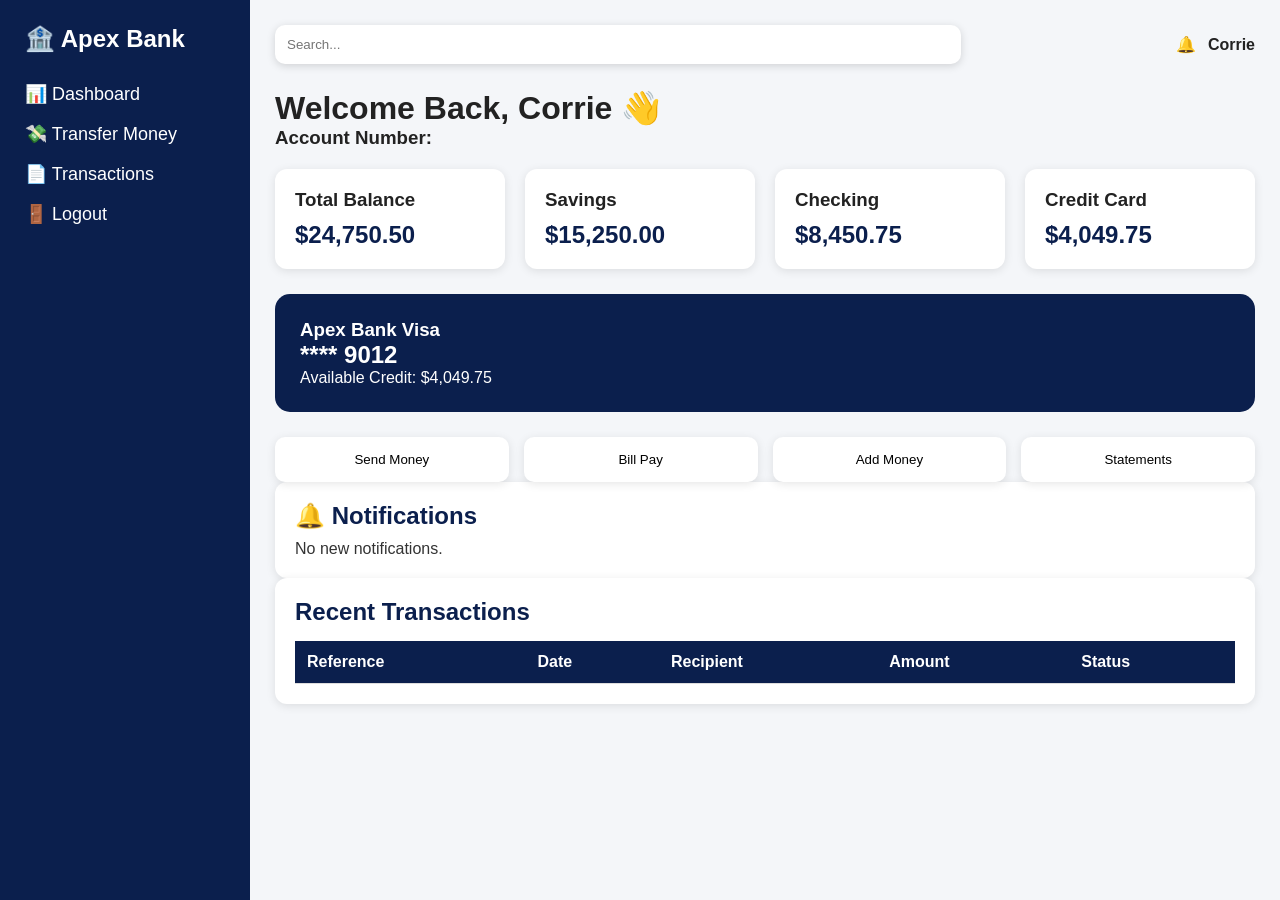
==== dashboard.html @ 045a5660 "Add files via upload" ====
<!DOCTYPE html>
<html lang="en">
<head>
    <meta charset="UTF-8">
    <meta name="viewport" content="width=device-width, initial-scale=1.0">
    <title>Apex Bank Dashboard</title>

    <link rel="stylesheet" href="style.css">
</head>

<body>

<div class="sidebar" id="sidebar">

    <h2>🏦 Apex Bank</h2>

    <ul>
        <li><a href="dashboard.html">📊 Dashboard</a></li>
        <li><a href="transfer.html">💸 Transfer Money</a></li>
        <li><a href="#">📄 Transactions</a></li>
        <li><a href="#" onclick="logout()">🚪 Logout</a></li>
    </ul>

</div>

<div class="main">

    <button class="menu-btn" onclick="toggleMenu()">
        ☰
    </button>

    <div class="topbar">

        <input
            type="text"
            placeholder="Search...">

        <div class="profile">
            <span>🔔</span>
            <strong>Corrie</strong>
        </div>

    </div>

    <h1 id="welcome">Welcome Back, Corrie 👋</h1>

    <h3>
        Account Number:
        <span id="accountNumber"></span>
    </h3>

    <div class="cards">

        <div class="card">
            <h3>Total Balance</h3>
            <h2 id="balance">$24,750.50</h2>
        </div>

        <div class="card">
            <h3>Savings</h3>
            <h2>$15,250.00</h2>
        </div>

        <div class="card">
            <h3>Checking</h3>
            <h2>$8,450.75</h2>
        </div>

        <div class="card">
            <h3>Credit Card</h3>
            <h2>$4,049.75</h2>
        </div>

    </div>

    <div class="credit-card">

        <h3>Apex Bank Visa</h3>

        <h2>**** 9012</h2>

        <p>Available Credit: $4,049.75</p>

    </div>

    <div class="quick-actions">

        <button>Send Money</button>

        <button>Bill Pay</button>

        <button>Add Money</button>

        <button>Statements</button>

    </div>

    <div class="card">

        <h2>🔔 Notifications</h2>

        <p id="notification">

            No new notifications.

        </p>

    </div>

    <div class="card">

        <h2>Recent Transactions</h2>

        <div style="overflow-x:auto;">

        <table>

            <thead>

                <tr>

                    <th>Reference</th>

                    <th>Date</th>

                    <th>Recipient</th>

                    <th>Amount</th>

                    <th>Status</th>

                </tr>

            </thead>

            <tbody id="transactionBody">

            </tbody>

        </table>

        </div>

    </div>

</div>

<script src="script.js"></script>

</body>
</html>
---- style.css ----
/* ==========================
   GENERAL
========================== */

*{
    margin:0;
    padding:0;
    box-sizing:border-box;
}

body{
    font-family:Arial, sans-serif;
    background:#f4f6f9;
    color:#222;
}

/* ==========================
   SIDEBAR
========================== */

.sidebar{
    position:fixed;
    left:0;
    top:0;
    width:250px;
    height:100vh;
    background:#0b1f4d;
    color:#fff;
    padding:25px;
}

.sidebar h2{
    margin-bottom:30px;
}

.sidebar ul{
    list-style:none;
}

.sidebar li{
    margin:18px 0;
}

.sidebar a{
    color:#fff;
    text-decoration:none;
    font-size:18px;
}

.sidebar a:hover{
    color:#ffd54f;
}

/* ==========================
   MAIN
========================== */

.main{
    margin-left:250px;
    padding:25px;
}

/* ==========================
   TOPBAR
========================== */

.topbar{
    display:flex;
    justify-content:space-between;
    align-items:center;
    margin-bottom:25px;
}

.topbar input{
    width:70%;
    padding:12px;
    border:none;
    border-radius:10px;
    box-shadow:0 2px 8px rgba(0,0,0,.15);
}

.profile{
    display:flex;
    align-items:center;
    gap:12px;
}

/* ==========================
   CARDS
========================== */

.cards{
    display:grid;
    grid-template-columns:repeat(auto-fit,minmax(220px,1fr));
    gap:20px;
    margin-top:20px;
}

.card{
    background:#fff;
    border-radius:12px;
    padding:20px;
    box-shadow:0 2px 10px rgba(0,0,0,.1);
}

.card h3{
    margin-bottom:10px;
}

.card h2{
    color:#0b1f4d;
}

/* ==========================
   CREDIT CARD
========================== */

.credit-card{
    margin-top:25px;
    background:#0b1f4d;
    color:#fff;
    padding:25px;
    border-radius:15px;
}

/* ==========================
   QUICK ACTIONS
========================== */

.quick-actions{
    display:grid;
    grid-template-columns:repeat(4,1fr);
    gap:15px;
    margin-top:25px;
}

.quick-actions button{
    padding:15px;
    border:none;
    border-radius:10px;
    background:#fff;
    cursor:pointer;
    box-shadow:0 2px 10px rgba(0,0,0,.1);
}

.quick-actions button:hover{
    background:#ececec;
}

/* ==========================
   TABLE
========================== */

table{
    width:100%;
    border-collapse:collapse;
    margin-top:15px;
}

th{
    background:#0b1f4d;
    color:white;
}

th,
td{
    padding:12px;
    border-bottom:1px solid #ddd;
    text-align:left;
}

/* ==========================
   NOTIFICATION
========================== */

#notification{
    margin-top:10px;
    color:#333;
}

/* ==========================
   BUTTONS
========================== */

button{
    cursor:pointer;
}

/* ==========================
   MOBILE MENU BUTTON
========================== */

.menu-btn{
    display:none;
    font-size:28px;
    border:none;
    background:none;
    cursor:pointer;
    margin-bottom:15px;
}

/* ==========================
   MOBILE
========================== */

@media (max-width:768px){

   .sidebar{
    position:fixed;
    top:0;
    left:-260px;
    width:250px;
    height:100%;
    background:#0b1f4d;
    padding:20px;
    z-index:999;
    transition:left 0.3s ease;
}

.sidebar.show{
    left:0;
}
    .main{
        margin-left:0;
        width:100%;
        padding:15px;
    }

    .topbar{
        flex-direction:column;
        gap:15px;
        align-items:stretch;
    }

    .topbar input{
        width:100%;
    }

    .cards{
        grid-template-columns:1fr;
    }

    .quick-actions{
        grid-template-columns:repeat(2,1fr);
    }

    .credit-card{
        width:100%;
    }

    table{
        display:block;
        overflow-x:auto;
        white-space:nowrap;
    }

    th,
    td{
        font-size:13px;
        padding:10px;
    }

    .menu-btn{
        display:block;
    }

}
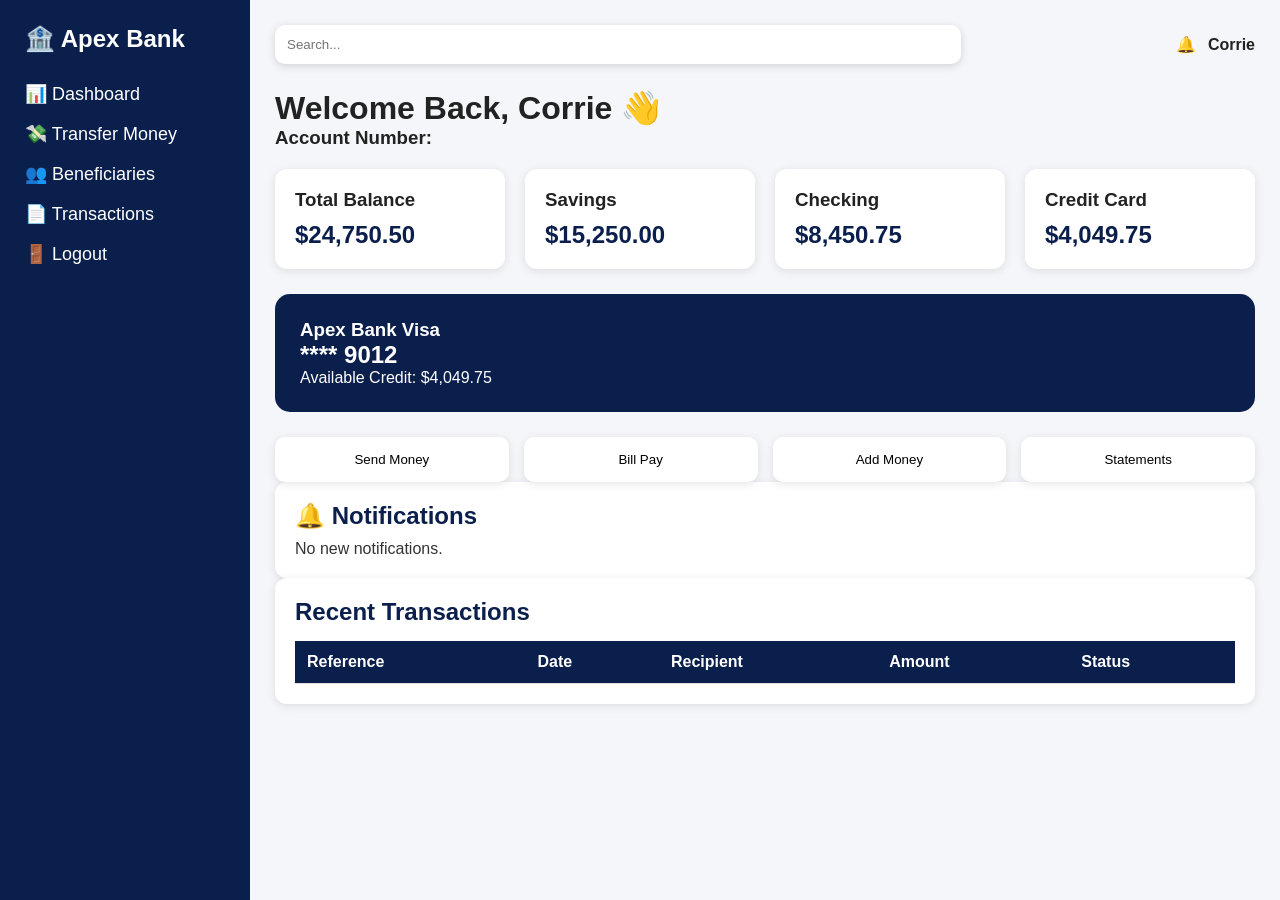
==== commit 5e08d96f: "Add files via upload" ====
--- a/dashboard.html
+++ b/dashboard.html
@@ -15,11 +15,12 @@
     <h2>🏦 Apex Bank</h2>
 
     <ul>
-        <li><a href="dashboard.html">📊 Dashboard</a></li>
-        <li><a href="transfer.html">💸 Transfer Money</a></li>
-        <li><a href="#">📄 Transactions</a></li>
-        <li><a href="#" onclick="logout()">🚪 Logout</a></li>
-    </ul>
+    <li><a href="dashboard.html">📊 Dashboard</a></li>
+    <li><a href="transfer.html">💸 Transfer Money</a></li>
+    <li><a href="beneficiaries.html">👥 Beneficiaries</a></li>
+    <li><a href="#">📄 Transactions</a></li>
+    <li><a href="#" onclick="logout()">🚪 Logout</a></li>
+</ul>
 
 </div>
 
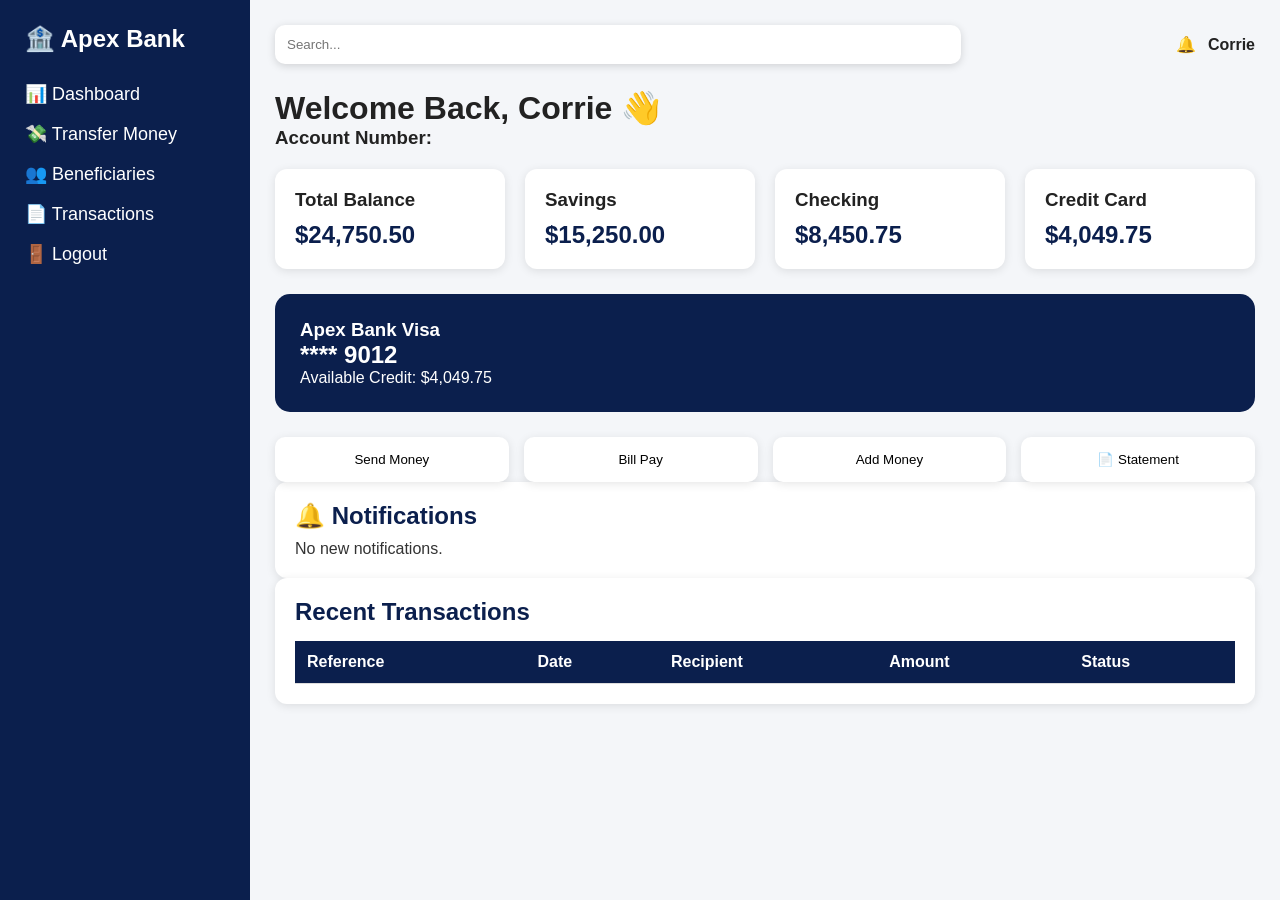
==== commit 1ccd909a: "Add files via upload" ====
--- a/dashboard.html
+++ b/dashboard.html
@@ -92,7 +92,9 @@
 
         <button>Add Money</button>
 
-        <button>Statements</button>
+        <button onclick="window.location.href='statement.html'">
+    📄 Statement
+</button>
 
     </div>
 
--- a/style.css
+++ b/style.css
@@ -264,4 +264,41 @@
         display:block;
     }
 
+}
+
+/* ==========================
+   STATEMENT PAGE
+========================== */
+
+.container{
+    max-width:1100px;
+    margin:40px auto;
+    background:#fff;
+    padding:30px;
+    border-radius:12px;
+    box-shadow:0 2px 10px rgba(0,0,0,.1);
+}
+
+.container h1,
+.container h2{
+    color:#0b1f4d;
+    margin-bottom:10px;
+}
+
+.container p{
+    margin:10px 0;
+    font-size:16px;
+}
+
+.container button{
+    padding:10px 20px;
+    margin-right:10px;
+    border:none;
+    border-radius:8px;
+    background:#0b1f4d;
+    color:#fff;
+}
+
+.container button:hover{
+    background:#173a8a;
 }
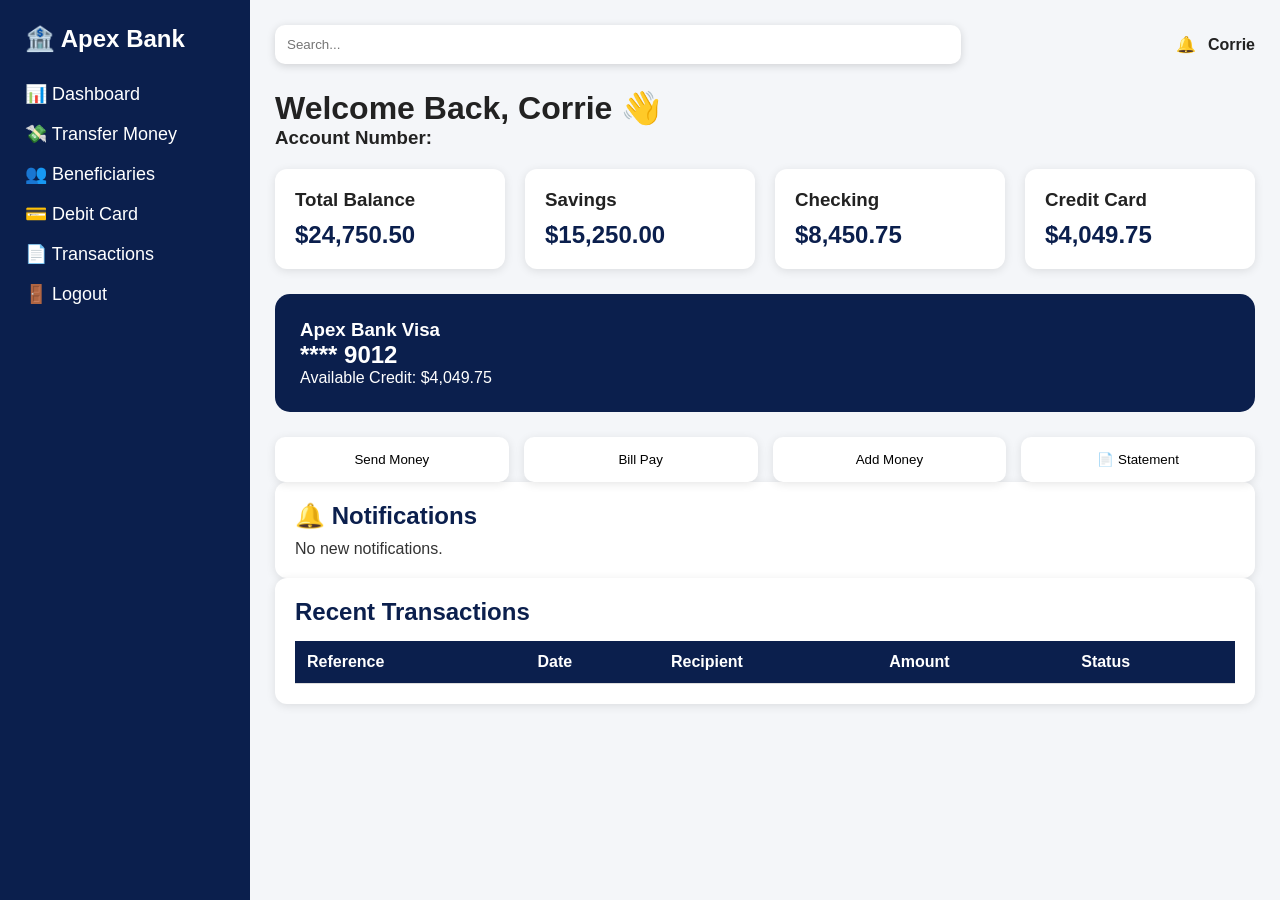
==== commit ffa7c2c8: "Add files via upload" ====
--- a/dashboard.html
+++ b/dashboard.html
@@ -18,6 +18,7 @@
     <li><a href="dashboard.html">📊 Dashboard</a></li>
     <li><a href="transfer.html">💸 Transfer Money</a></li>
     <li><a href="beneficiaries.html">👥 Beneficiaries</a></li>
+    <li><a href="debitcard.html">💳 Debit Card</a></li>
     <li><a href="#">📄 Transactions</a></li>
     <li><a href="#" onclick="logout()">🚪 Logout</a></li>
 </ul>
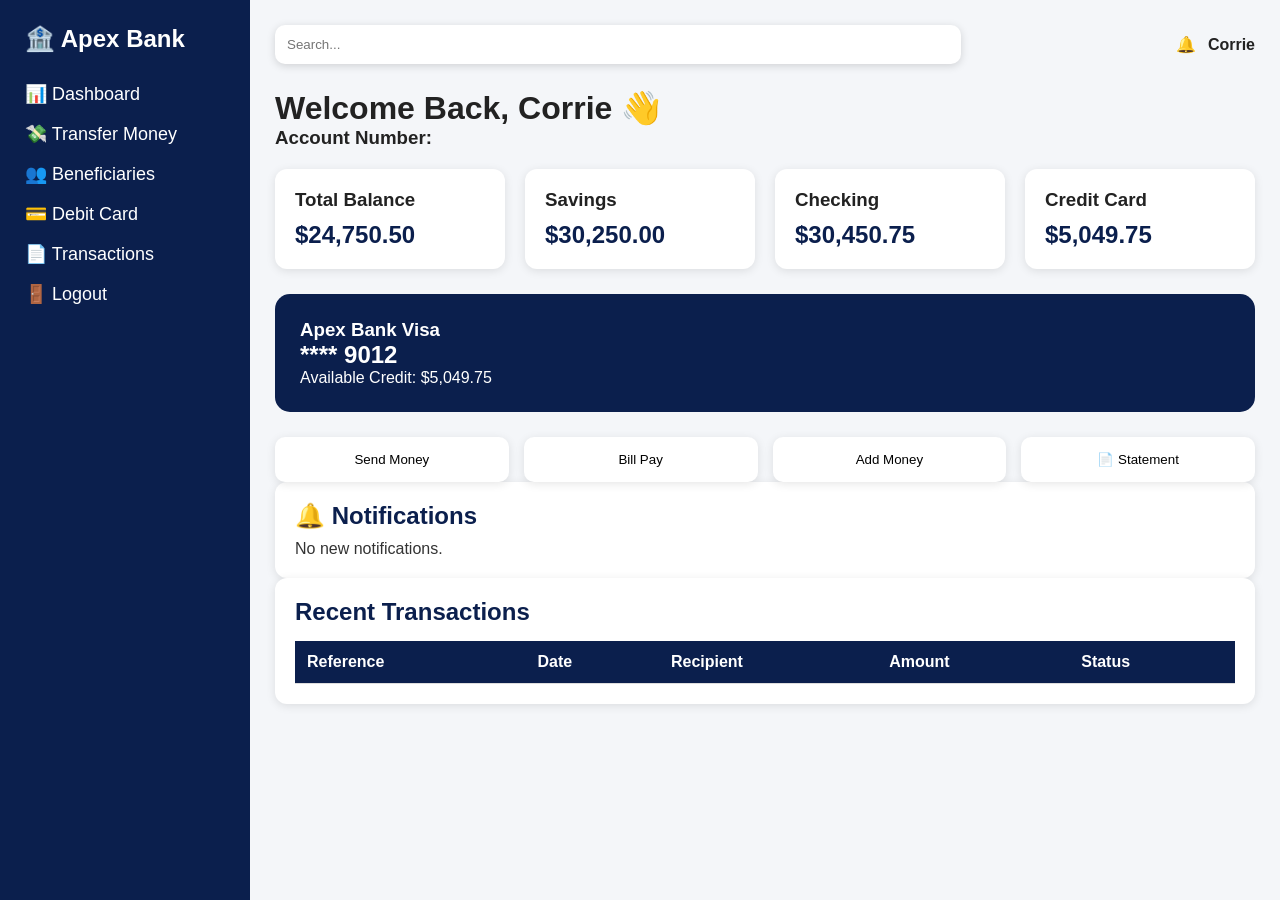
==== commit 69d14cfc: "Add files via upload" ====
--- a/dashboard.html
+++ b/dashboard.html
@@ -44,7 +44,7 @@
 
     </div>
 
-    <h1 id="welcome">Welcome Back, Corrie 👋</h1>
+    <h1 id="welcome">Welcome Back, Gabriel 👋</h1>
 
     <h3>
         Account Number:
@@ -55,22 +55,22 @@
 
         <div class="card">
             <h3>Total Balance</h3>
-            <h2 id="balance">$24,750.50</h2>
+            <h2 id="balance">$70,750.50</h2>
         </div>
 
         <div class="card">
             <h3>Savings</h3>
-            <h2>$15,250.00</h2>
+            <h2>$30,250.00</h2>
         </div>
 
         <div class="card">
             <h3>Checking</h3>
-            <h2>$8,450.75</h2>
+            <h2>$30,450.75</h2>
         </div>
 
         <div class="card">
             <h3>Credit Card</h3>
-            <h2>$4,049.75</h2>
+            <h2>$5,049.75</h2>
         </div>
 
     </div>
@@ -81,7 +81,7 @@
 
         <h2>**** 9012</h2>
 
-        <p>Available Credit: $4,049.75</p>
+        <p>Available Credit: $5,049.75</p>
 
     </div>
 
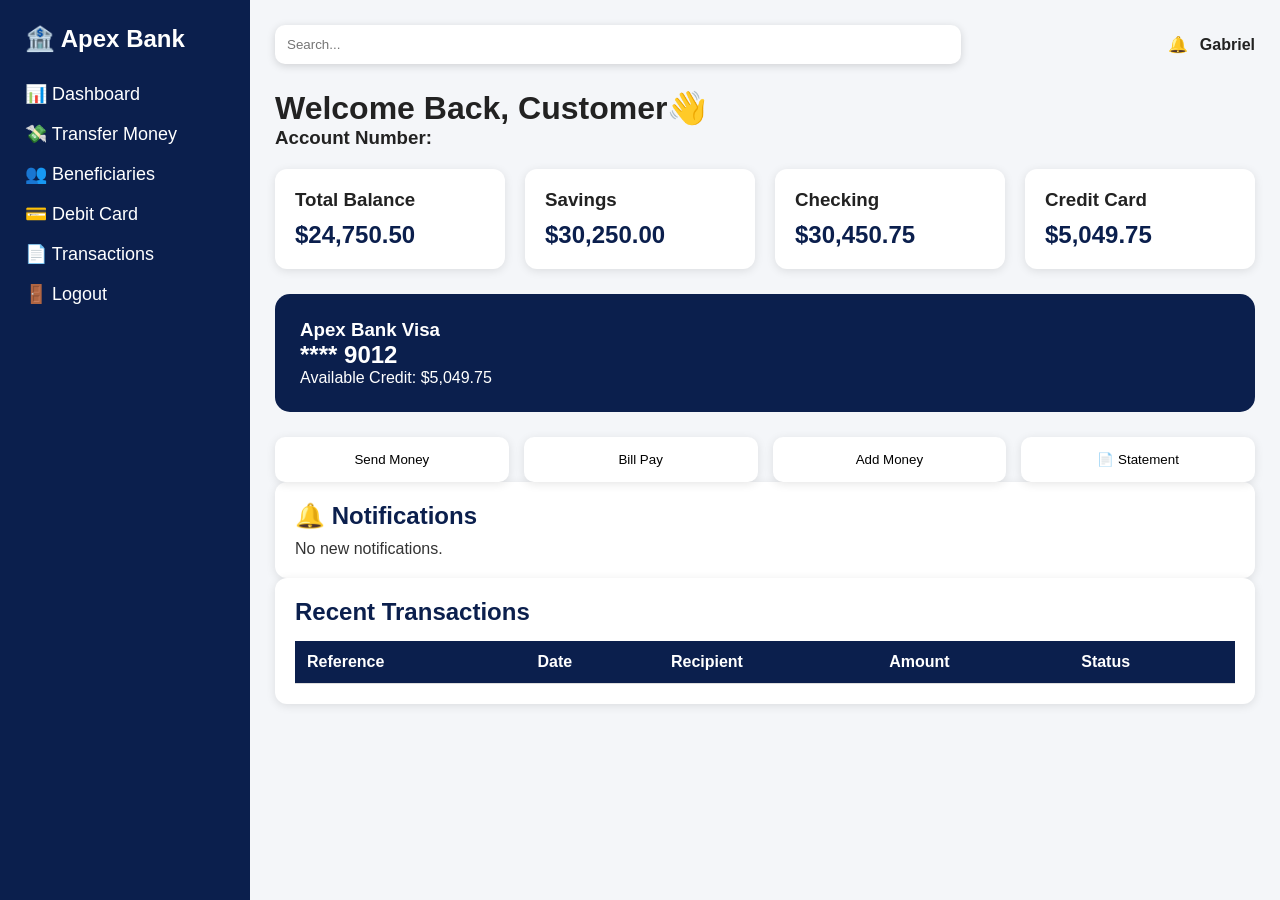
==== commit e4e98037: "Add files via upload" ====
--- a/dashboard.html
+++ b/dashboard.html
@@ -39,7 +39,7 @@
 
         <div class="profile">
             <span>🔔</span>
-            <strong>Corrie</strong>
+            <strong>Gabriel</strong>
         </div>
 
     </div>
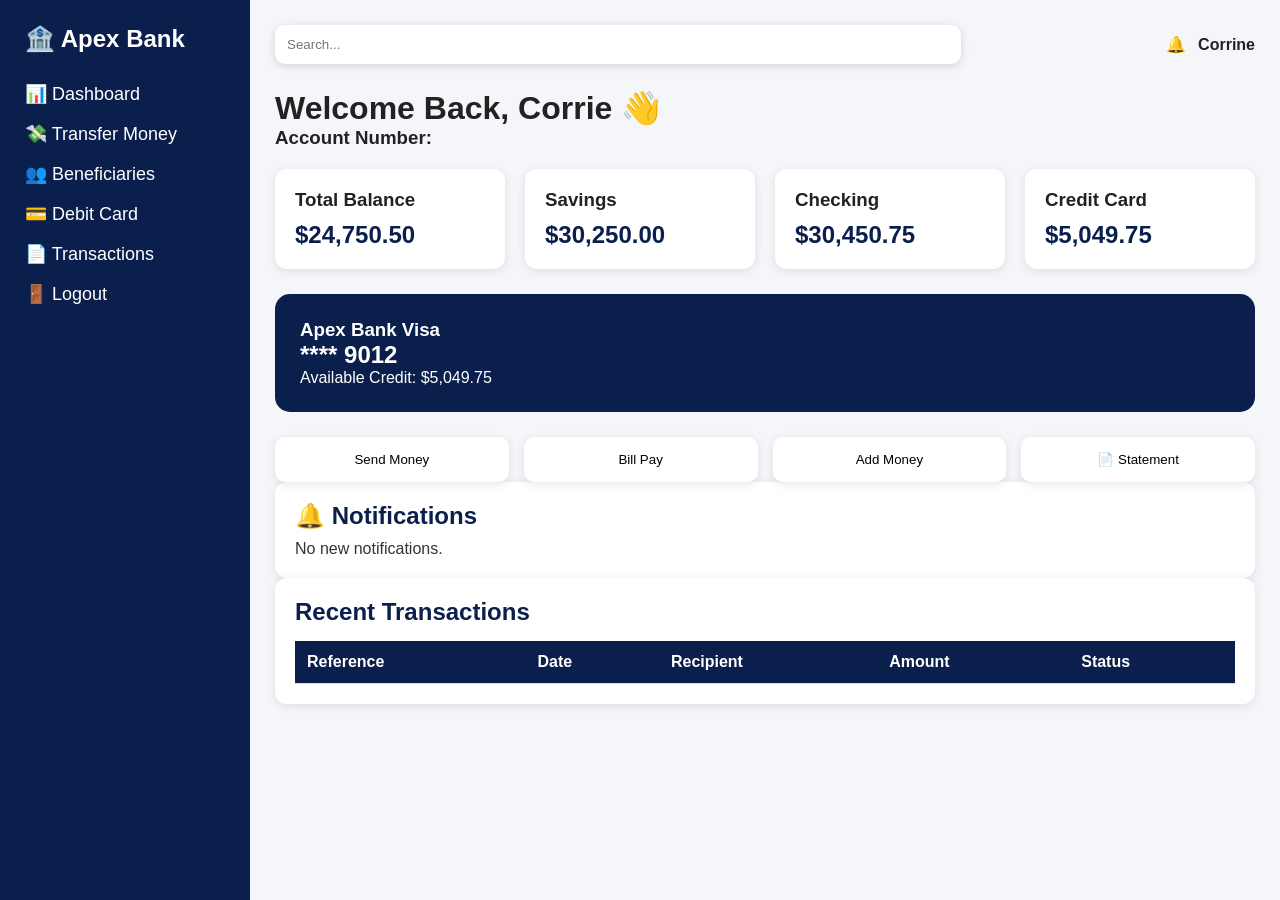
==== commit 7fad92ce: "Add files via upload" ====
--- a/dashboard.html
+++ b/dashboard.html
@@ -39,12 +39,12 @@
 
         <div class="profile">
             <span>🔔</span>
-            <strong>Gabriel</strong>
+            <strong>Corrine</strong>
         </div>
 
     </div>
 
-    <h1 id="welcome">Welcome Back, Gabriel 👋</h1>
+    <h1 id="welcome">Welcome Back, Corrine 👋</h1>
 
     <h3>
         Account Number:
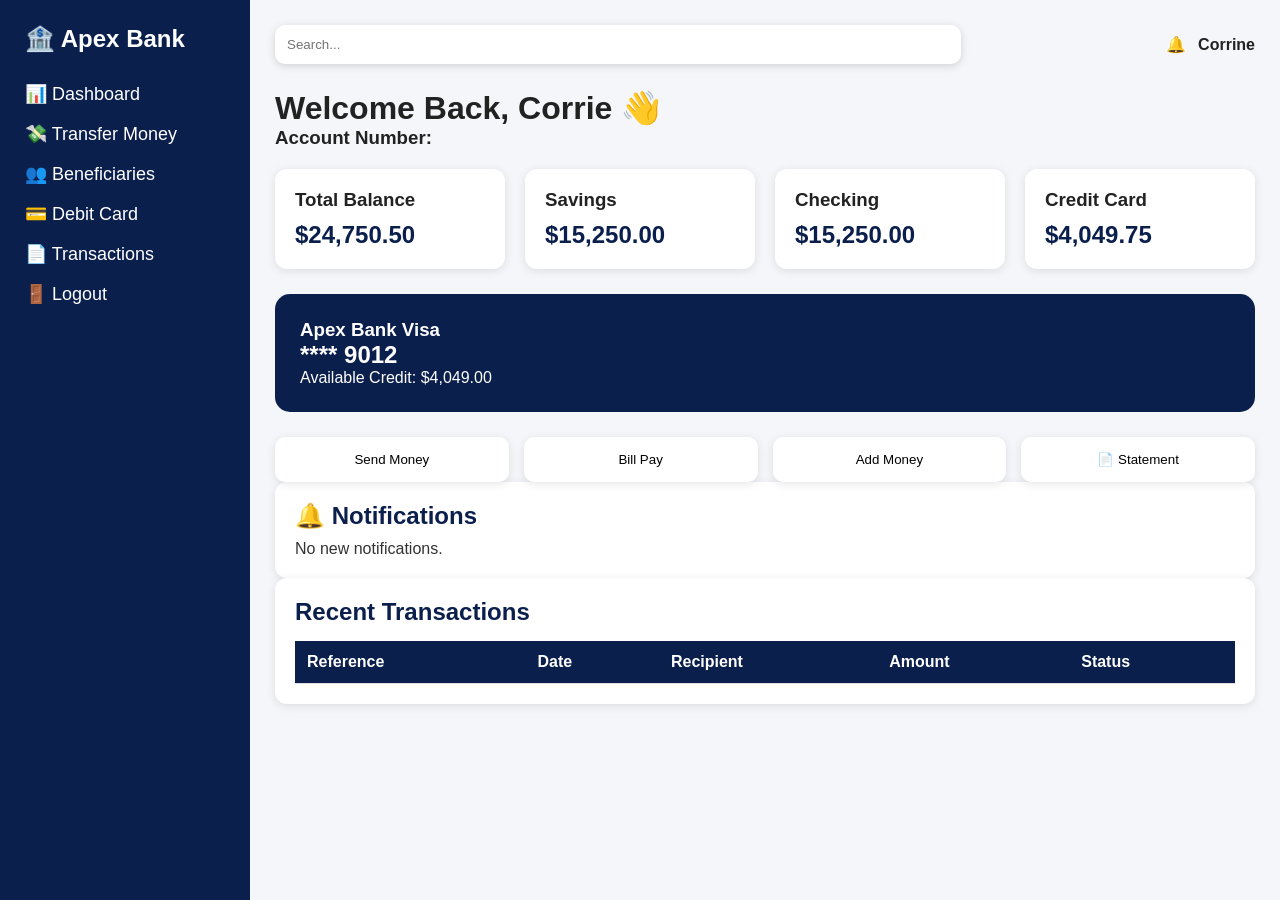
==== commit cfd26b3e: "Add files via upload" ====
--- a/dashboard.html
+++ b/dashboard.html
@@ -60,17 +60,17 @@
 
         <div class="card">
             <h3>Savings</h3>
-            <h2>$30,250.00</h2>
+            <h2>$15,250.00</h2>
         </div>
 
         <div class="card">
             <h3>Checking</h3>
-            <h2>$30,450.75</h2>
+            <h2>$15,250.00</h2>
         </div>
 
         <div class="card">
             <h3>Credit Card</h3>
-            <h2>$5,049.75</h2>
+            <h2>$4,049.75</h2>
         </div>
 
     </div>
@@ -81,7 +81,7 @@
 
         <h2>**** 9012</h2>
 
-        <p>Available Credit: $5,049.75</p>
+        <p>Available Credit: $4,049.00</p>
 
     </div>
 
